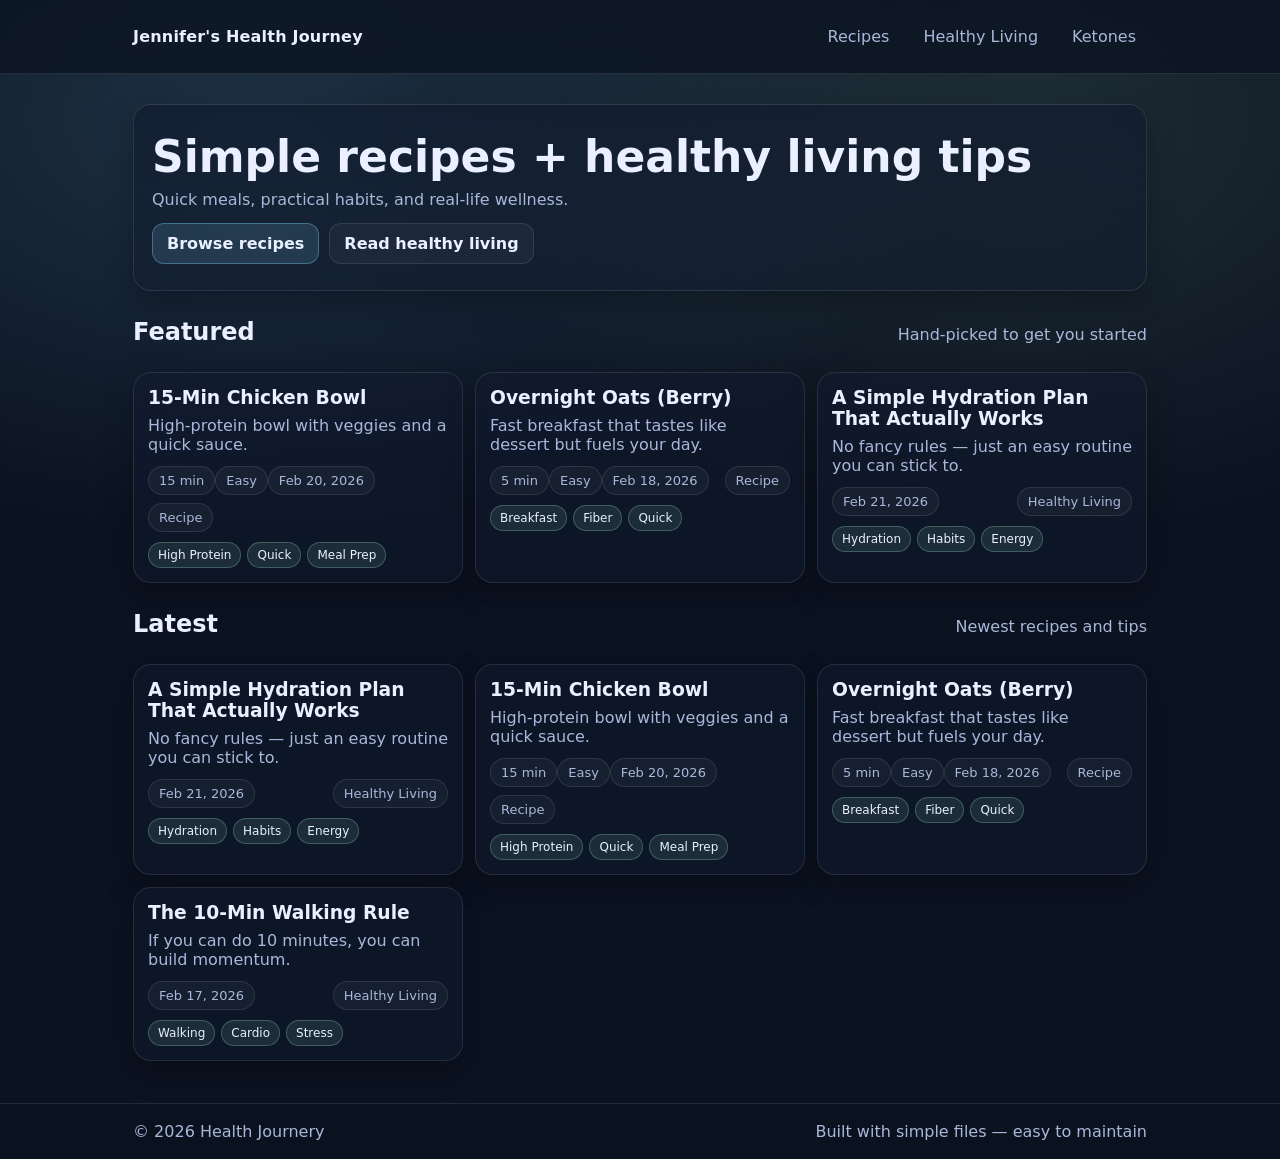
==== index.html @ cf3b4ff0 "Add files via upload" ====
<!doctype html>
<html lang="en">
<head>
  <meta charset="utf-8" />
  <meta name="viewport" content="width=device-width,initial-scale=1" />
  <title>Jennifer's Health Journey</title>
  <link rel="stylesheet" href="style.css" />
</head>
<body>
  <header class="site-header">
    <div class="container header-row">
      <a class="brand" href="index.html">Jennifer's Health Journey</a>
      <nav class="nav">
        <a href="recipes.html">Recipes</a>
        <a href="living.html">Healthy Living</a>
	<a href="ketones.html">Ketones</a>
      </nav>
    </div>
  </header>

  <main class="container">
    <section class="hero">
      <h1>Simple recipes + healthy living tips</h1>
      <p>Quick meals, practical habits, and real-life wellness.</p>
      <div class="hero-actions">
        <a class="btn" href="recipes.html">Browse recipes</a>
        <a class="btn btn-ghost" href="living.html">Read healthy living</a>
	
      </div>
    </section>

    <section class="panel">
      <div class="panel-head">
        <h2>Featured</h2>
        <p class="muted">Hand-picked to get you started</p>
      </div>
      <div id="featuredGrid" class="grid"></div>
    </section>

    <section class="panel">
      <div class="panel-head">
        <h2>Latest</h2>
        <p class="muted">Newest recipes and tips</p>
      </div>
      <div id="latestGrid" class="grid"></div>
    </section>
  </main>

  <footer class="site-footer">
    <div class="container footer-row">
      <span class="muted">© <span id="year"></span> Health Journery</span>
      <span class="muted">Built with simple files — easy to maintain</span>
    </div>
  </footer>

  <script src="app.js"></script>
  <script>
    document.getElementById("year").textContent = new Date().getFullYear();
    initHome();
  </script>
</body>
</html>
---- style.css ----
:root{
  --bg:#0b1220;
  --card:#111b2e;
  --text:#eaf0ff;
  --muted:#aab7da;
  --line:rgba(255,255,255,.10);
  --accent:#7dd3fc;
  --accent2:#a7f3d0;
  --shadow: 0 10px 30px rgba(0,0,0,.25);
  --radius: 18px;
  --max: 1050px;
  font-synthesis-weight:none;
}

*{box-sizing:border-box}
body{
  margin:0;
  font-family: ui-sans-serif, system-ui, -apple-system, Segoe UI, Roboto, Helvetica, Arial;
  background: radial-gradient(1200px 700px at 20% 10%, rgba(125,211,252,.16), transparent 60%),
              radial-gradient(1000px 700px at 80% 10%, rgba(167,243,208,.12), transparent 60%),
              var(--bg);
  color:var(--text);
}
a{color:inherit;text-decoration:none}
.container{max-width:var(--max);margin:0 auto;padding:18px}

.site-header{
  position:sticky; top:0; z-index:20;
  backdrop-filter: blur(10px);
  background: rgba(11,18,32,.72);
  border-bottom:1px solid var(--line);
}
.header-row{display:flex;align-items:center;justify-content:space-between;gap:14px}
.brand{font-weight:800;letter-spacing:.2px}
.nav{display:flex;gap:12px;flex-wrap:wrap}
.nav a{
  padding:8px 10px;
  border-radius:999px;
  border:1px solid transparent;
  color:var(--muted);
}
.nav a:hover{border-color:var(--line);color:var(--text)}
.nav a.active{border-color:rgba(125,211,252,.35); color:var(--text)}

.hero{
  padding:26px 18px;
  border:1px solid var(--line);
  background: linear-gradient(180deg, rgba(17,27,46,.7), rgba(17,27,46,.4));
  border-radius:var(--radius);
  box-shadow: var(--shadow);
  margin-top:12px;
}
.hero h1{margin:0 0 8px;font-size:clamp(28px,4vw,44px)}
.hero p{margin:0 0 14px;color:var(--muted);max-width:62ch}
.hero-actions{display:flex;gap:10px;flex-wrap:wrap}

.btn{
  display:inline-flex; align-items:center; justify-content:center;
  padding:10px 14px;
  border-radius:12px;
  border:1px solid rgba(125,211,252,.35);
  background: rgba(125,211,252,.14);
  font-weight:700;
}
.btn:hover{background: rgba(125,211,252,.20)}
.btn-ghost{
  border-color: var(--line);
  background: rgba(255,255,255,.04);
}
.btn-ghost:hover{background: rgba(255,255,255,.07)}

.panel{margin-top:18px}
.panel-head{display:flex;align-items:baseline;justify-content:space-between;gap:12px}
.panel-head h2{margin:0}
.muted{color:var(--muted)}

.controls{
  display:flex; gap:10px; flex-wrap:wrap;
  padding:12px;
  border:1px solid var(--line);
  border-radius: var(--radius);
  background: rgba(17,27,46,.45);
}
.input,.select{
  padding:10px 12px;
  border-radius:12px;
  border:1px solid var(--line);
  background: rgba(0,0,0,.12);
  color:var(--text);
  outline:none;
}
.input{flex:1;min-width:240px}
.select{min-width:180px}

.grid{
  display:grid;
  grid-template-columns: repeat(12, 1fr);
  gap:12px;
  margin-top:12px;
}
.card{
  grid-column: span 12;
  border:1px solid var(--line);
  background: rgba(17,27,46,.55);
  border-radius: var(--radius);
  padding:14px;
  box-shadow: var(--shadow);
}
@media (min-width: 720px){
  .card{grid-column: span 6}
}
@media (min-width: 980px){
  .card{grid-column: span 4}
}
.card h3{margin:0 0 8px}
.card p{margin:0 0 12px;color:var(--muted)}
.card .row{display:flex;gap:8px;flex-wrap:wrap;align-items:center;justify-content:space-between}
.pill{
  display:inline-flex;
  padding:6px 10px;
  border-radius:999px;
  border:1px solid var(--line);
  background: rgba(255,255,255,.04);
  color:var(--muted);
  font-size:13px;
}
.tags{display:flex;gap:6px;flex-wrap:wrap;margin-top:10px}
.tag{
  font-size:12px;
  padding:5px 9px;
  border-radius:999px;
  border:1px solid rgba(167,243,208,.25);
  background: rgba(167,243,208,.10);
  color: var(--text);
}

.page-head{margin-top:10px}
.backlink{display:inline-block;margin:10px 0;color:var(--accent)}
.backlink:hover{text-decoration:underline}

.post{
  border:1px solid var(--line);
  border-radius: var(--radius);
  background: rgba(17,27,46,.55);
  padding:18px;
  box-shadow: var(--shadow);
}
.post-head h1{margin:0 0 10px}
.meta{display:flex;gap:10px;flex-wrap:wrap;align-items:center}
.summary{margin-top:12px;color:var(--muted);font-size:18px;line-height:1.45}
.recipe-blocks{
  margin-top:14px;
  display:grid;
  grid-template-columns: 1fr;
  gap:12px;
}
@media (min-width: 900px){
  .recipe-blocks{grid-template-columns: 1fr 1fr}
}
.block{
  border:1px solid var(--line);
  border-radius: 14px;
  padding:12px;
  background: rgba(0,0,0,.10);
}
.block h3{margin:0 0 8px}
.block ul, .block ol{margin:8px 0 0 18px; color:var(--muted)}
.content{margin-top:14px;line-height:1.6;color:var(--text)}
.content h2{margin-top:18px}
.content p{color:var(--muted)}
.site-footer{
  margin-top:24px;
  border-top:1px solid var(--line);
  background: rgba(11,18,32,.72);
}
.footer-row{display:flex;justify-content:space-between;gap:12px;flex-wrap:wrap}
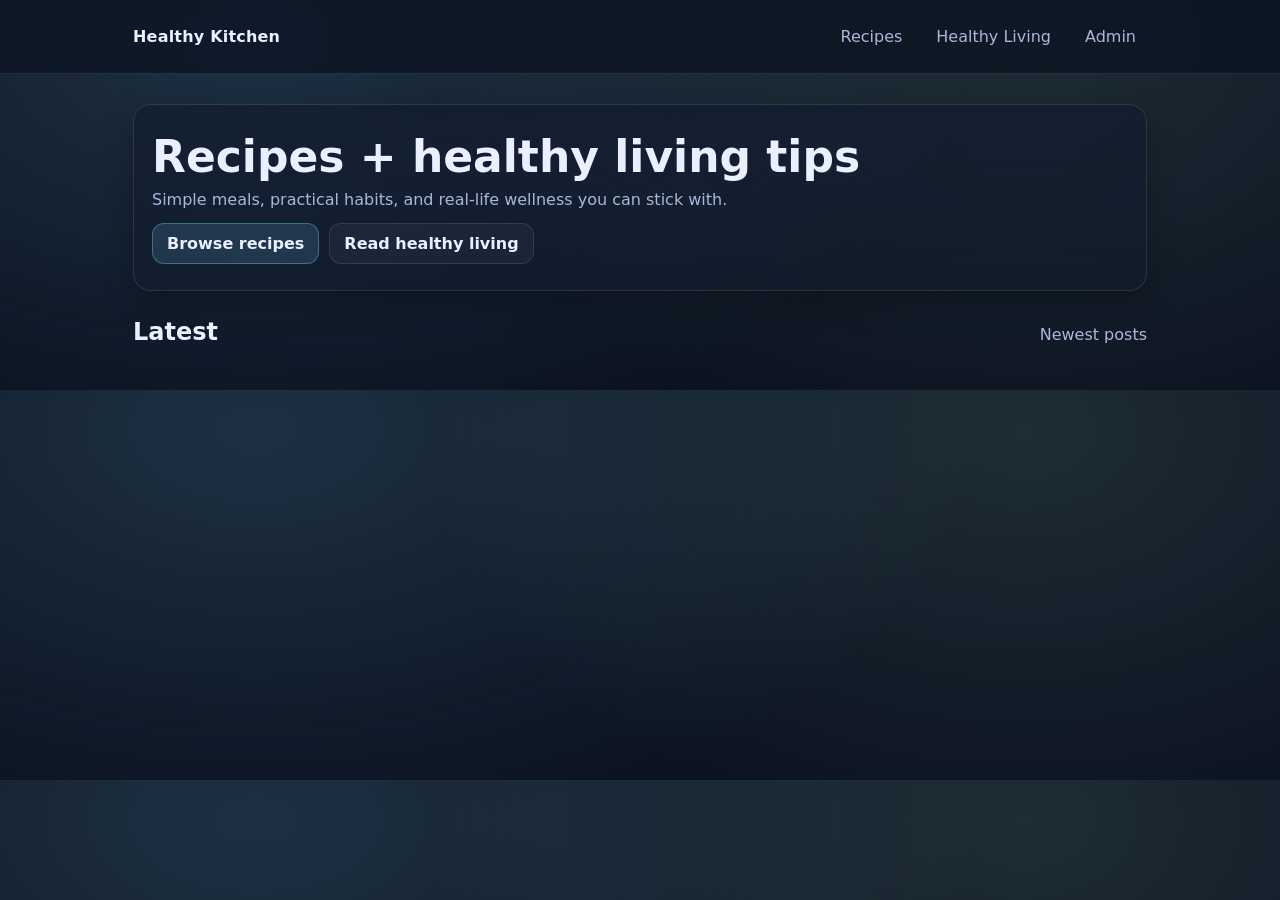
==== commit 1125fb65: "Rename 'Jennifer's Health Journey' to 'Healthy Kitchen'" ====
--- a/index.html
+++ b/index.html
@@ -3,60 +3,47 @@
 <head>
   <meta charset="utf-8" />
   <meta name="viewport" content="width=device-width,initial-scale=1" />
-  <title>Jennifer's Health Journey</title>
+  <title>Healthy Kitchen</title>
   <link rel="stylesheet" href="style.css" />
 </head>
 <body>
-  <header class="site-header">
-    <div class="container header-row">
-      <a class="brand" href="index.html">Jennifer's Health Journey</a>
-      <nav class="nav">
-        <a href="recipes.html">Recipes</a>
-        <a href="living.html">Healthy Living</a>
-	<a href="ketones.html">Ketones</a>
-      </nav>
+<header class="site-header">
+  <div class="container header-row">
+    <a class="brand" href="index.html">Healthy Kitchen</a>
+    <nav class="nav">
+      <a href="recipes.html">Recipes</a>
+      <a href="living.html">Healthy Living</a>
+      <a href="admin.html">Admin</a>
+    </nav>
+  </div>
+</header>
+
+<main class="container">
+  <section class="hero">
+    <h1>Recipes + healthy living tips</h1>
+    <p>Simple meals, practical habits, and real-life wellness you can stick with.</p>
+    <div class="hero-actions">
+      <a class="btn" href="recipes.html">Browse recipes</a>
+      <a class="btn btn-ghost" href="living.html">Read healthy living</a>
     </div>
-  </header>
+  </section>
 
-  <main class="container">
-    <section class="hero">
-      <h1>Simple recipes + healthy living tips</h1>
-      <p>Quick meals, practical habits, and real-life wellness.</p>
-      <div class="hero-actions">
-        <a class="btn" href="recipes.html">Browse recipes</a>
-        <a class="btn btn-ghost" href="living.html">Read healthy living</a>
-	
-      </div>
-    </section>
+  <section class="panel">
+    <div class="panel-head">
+      <h2>Latest</h2>
+      <p class="muted">Newest posts</p>
+    </div>
+    <div id="latestGrid" class="grid"></div>
+  </section>
+</main>
 
-    <section class="panel">
-      <div class="panel-head">
-        <h2>Featured</h2>
-        <p class="muted">Hand-picked to get you started</p>
-      </div>
-      <div id="featuredGrid" class="grid"></div>
-    </section>
-
-    <section class="panel">
-      <div class="panel-head">
-        <h2>Latest</h2>
-        <p class="muted">Newest recipes and tips</p>
-      </div>
-      <div id="latestGrid" class="grid"></div>
-    </section>
-  </main>
-
-  <footer class="site-footer">
-    <div class="container footer-row">
-      <span class="muted">© <span id="year"></span> Health Journery</span>
-      <span class="muted">Built with simple files — easy to maintain</span>
-    </div>
-  </footer>
-
-  <script src="app.js"></script>
-  <script>
-    document.getElementById("year").textContent = new Date().getFullYear();
-    initHome();
-  </script>
+<script src="app.js"></script>
+<script>
+  (async function(){
+    const j = await apiGet({ action:"list", status:"published", limit:"12" });
+    document.getElementById("latestGrid").innerHTML =
+      (j.items || []).map(cardHTML).join("");
+  })();
+</script>
 </body>
-</html>+</html>
--- a/style.css
+++ b/style.css
@@ -9,7 +9,6 @@
   --shadow: 0 10px 30px rgba(0,0,0,.25);
   --radius: 18px;
   --max: 1050px;
-  font-synthesis-weight:none;
 }
 
 *{box-sizing:border-box}
@@ -34,10 +33,7 @@
 .brand{font-weight:800;letter-spacing:.2px}
 .nav{display:flex;gap:12px;flex-wrap:wrap}
 .nav a{
-  padding:8px 10px;
-  border-radius:999px;
-  border:1px solid transparent;
-  color:var(--muted);
+  padding:8px 10px;border-radius:999px;border:1px solid transparent;color:var(--muted)
 }
 .nav a:hover{border-color:var(--line);color:var(--text)}
 .nav a.active{border-color:rgba(125,211,252,.35); color:var(--text)}
@@ -56,17 +52,13 @@
 
 .btn{
   display:inline-flex; align-items:center; justify-content:center;
-  padding:10px 14px;
-  border-radius:12px;
+  padding:10px 14px;border-radius:12px;
   border:1px solid rgba(125,211,252,.35);
   background: rgba(125,211,252,.14);
   font-weight:700;
 }
 .btn:hover{background: rgba(125,211,252,.20)}
-.btn-ghost{
-  border-color: var(--line);
-  background: rgba(255,255,255,.04);
-}
+.btn-ghost{border-color:var(--line);background: rgba(255,255,255,.04)}
 .btn-ghost:hover{background: rgba(255,255,255,.07)}
 
 .panel{margin-top:18px}
@@ -76,15 +68,12 @@
 
 .controls{
   display:flex; gap:10px; flex-wrap:wrap;
-  padding:12px;
-  border:1px solid var(--line);
+  padding:12px;border:1px solid var(--line);
   border-radius: var(--radius);
   background: rgba(17,27,46,.45);
 }
-.input,.select{
-  padding:10px 12px;
-  border-radius:12px;
-  border:1px solid var(--line);
+.input,.select,textarea{
+  padding:10px 12px;border-radius:12px;border:1px solid var(--line);
   background: rgba(0,0,0,.12);
   color:var(--text);
   outline:none;
@@ -105,21 +94,18 @@
   border-radius: var(--radius);
   padding:14px;
   box-shadow: var(--shadow);
+  display:block;
 }
-@media (min-width: 720px){
-  .card{grid-column: span 6}
-}
-@media (min-width: 980px){
-  .card{grid-column: span 4}
-}
-.card h3{margin:0 0 8px}
-.card p{margin:0 0 12px;color:var(--muted)}
-.card .row{display:flex;gap:8px;flex-wrap:wrap;align-items:center;justify-content:space-between}
+@media (min-width: 720px){ .card{grid-column: span 6} }
+@media (min-width: 980px){ .card{grid-column: span 4} }
+.card h3{margin:10px 0 8px}
+.card p{margin:0 0 12px}
+.row{display:flex;gap:8px;flex-wrap:wrap;align-items:center;justify-content:space-between}
+.pills{display:flex;gap:8px;flex-wrap:wrap}
+
 .pill{
   display:inline-flex;
-  padding:6px 10px;
-  border-radius:999px;
-  border:1px solid var(--line);
+  padding:6px 10px;border-radius:999px;border:1px solid var(--line);
   background: rgba(255,255,255,.04);
   color:var(--muted);
   font-size:13px;
@@ -127,11 +113,18 @@
 .tags{display:flex;gap:6px;flex-wrap:wrap;margin-top:10px}
 .tag{
   font-size:12px;
-  padding:5px 9px;
-  border-radius:999px;
+  padding:5px 9px;border-radius:999px;
   border:1px solid rgba(167,243,208,.25);
   background: rgba(167,243,208,.10);
   color: var(--text);
+}
+
+.cover{
+  height:120px;
+  border-radius: 14px;
+  border:1px solid var(--line);
+  background-size: cover;
+  background-position:center;
 }
 
 .page-head{margin-top:10px}
@@ -154,9 +147,7 @@
   grid-template-columns: 1fr;
   gap:12px;
 }
-@media (min-width: 900px){
-  .recipe-blocks{grid-template-columns: 1fr 1fr}
-}
+@media (min-width: 900px){ .recipe-blocks{grid-template-columns: 1fr 1fr} }
 .block{
   border:1px solid var(--line);
   border-radius: 14px;
@@ -168,9 +159,7 @@
 .content{margin-top:14px;line-height:1.6;color:var(--text)}
 .content h2{margin-top:18px}
 .content p{color:var(--muted)}
-.site-footer{
-  margin-top:24px;
-  border-top:1px solid var(--line);
-  background: rgba(11,18,32,.72);
-}
-.footer-row{display:flex;justify-content:space-between;gap:12px;flex-wrap:wrap}+.form{display:flex;flex-direction:column;gap:10px}
+.grid-2{display:grid;grid-template-columns:1fr;gap:10px}
+@media (min-width: 900px){ .grid-2{grid-template-columns:1fr 1fr} }
+.actions{display:flex;gap:10px;flex-wrap:wrap;margin-top:6px}
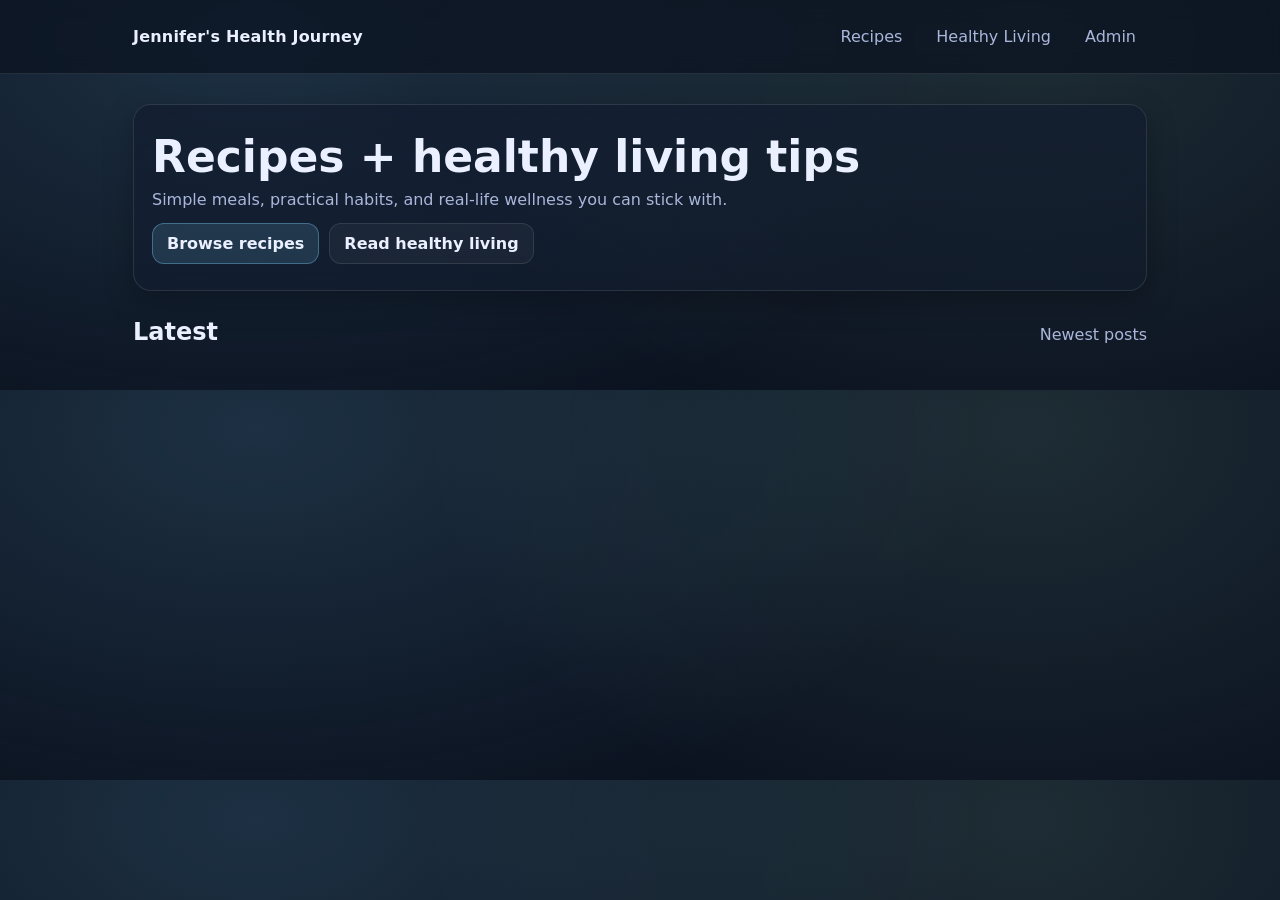
==== commit 6be619e4: "Update index.html" ====
--- a/index.html
+++ b/index.html
@@ -3,13 +3,13 @@
 <head>
   <meta charset="utf-8" />
   <meta name="viewport" content="width=device-width,initial-scale=1" />
-  <title>Healthy Kitchen</title>
+  <title>Jennifer's Health Journey</title>
   <link rel="stylesheet" href="style.css" />
 </head>
 <body>
 <header class="site-header">
   <div class="container header-row">
-    <a class="brand" href="index.html">Healthy Kitchen</a>
+    <a class="brand" href="index.html">Jennifer's Health Journey</a>
     <nav class="nav">
       <a href="recipes.html">Recipes</a>
       <a href="living.html">Healthy Living</a>
@@ -47,3 +47,4 @@
 </script>
 </body>
 </html>
+
